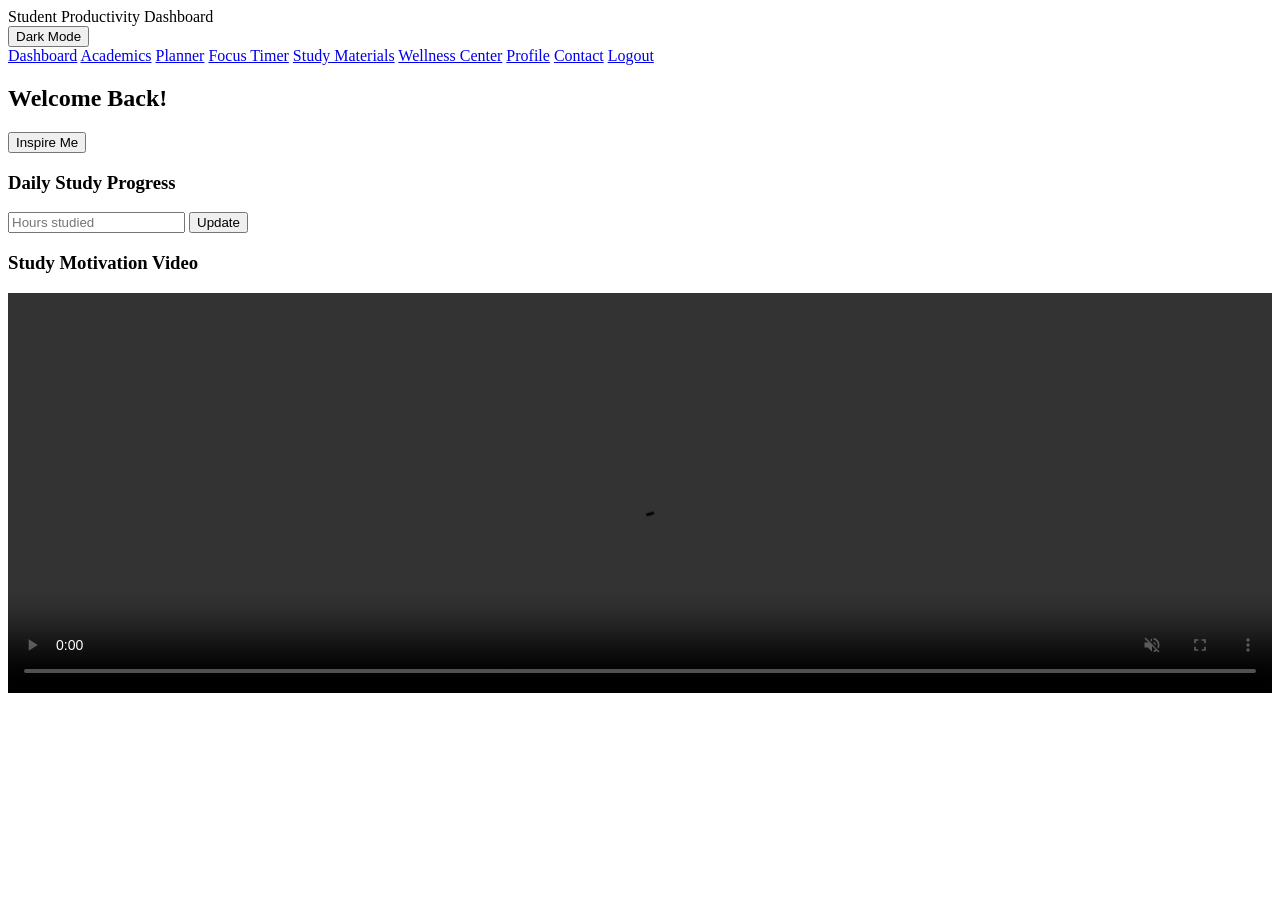
==== dashboard.html @ bdd61fc0 "Add files via upload" ====
<!DOCTYPE html>
<html>
<head>
  <title>Dashboard</title>
  <link rel="stylesheet" href="style.css">
  <script defer src="script.js"></script>
</head>

<body onload="startClock()">

<header class="topbar">
  <span>Student Productivity Dashboard</span>
  <div>
    <span id="liveClock"></span>
    <button onclick="toggleTheme()">Dark Mode</button>
  </div>
</header>

<nav class="sidebar">
  <a href="dashboard.html">Dashboard</a>
  <a href="academics.html">Academics</a>
  <a href="planner.html">Planner</a>
  <a href="timer.html">Focus Timer</a>
  <a href="materials.html">Study Materials</a>
  <a href="wellness.html">Wellness Center</a>
  <a href="profile.html">Profile</a>
  <a href="contact.html">Contact</a>
  <a href="index.html">Logout</a>
</nav>

<main class="main-content">

  <div class="card">
    <h2>Welcome Back!</h2>
    <button onclick="generateQuote()">Inspire Me</button>
    <p id="quoteDisplay"></p>
  </div>

  <div class="card">
    <h3>Daily Study Progress</h3>
    <div class="progress-bar">
      <div id="progressFill"></div>
    </div>
    <input type="number" id="progressInput" placeholder="Hours studied">
    <button onclick="updateProgress()">Update</button>
  </div>

  <div class="card">
    <h3>Study Motivation Video</h3>
    <video controls autoplay muted style="width:100%; max-height:400px;">
      <source src="REVISED.mp4" type="video/mp4">
      Your browser does not support the video tag.
    </video>
  </div>

</main>

</body>
</html>
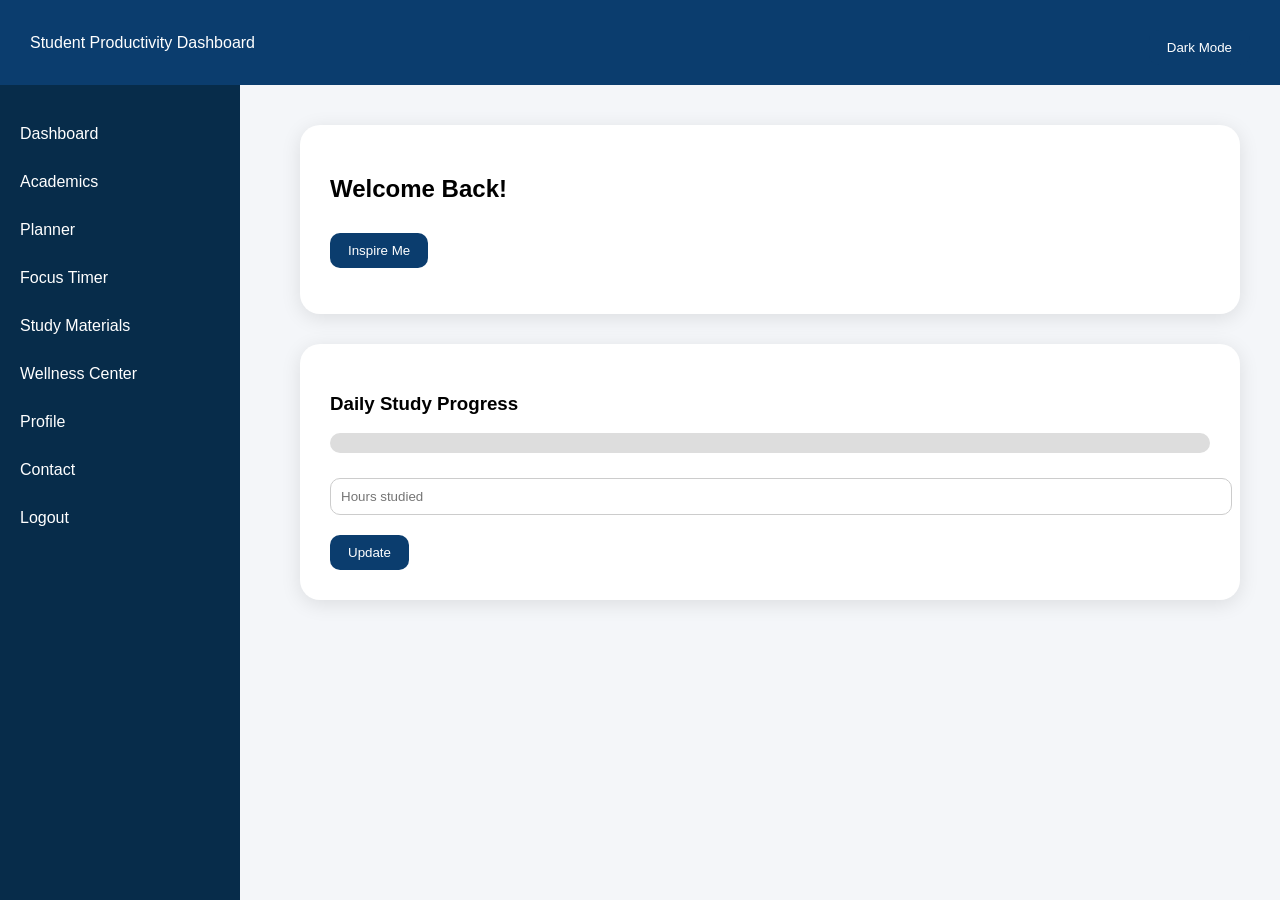
==== commit b5d64645: "dashboard.html" ====
--- a/dashboard.html
+++ b/dashboard.html
@@ -45,13 +45,7 @@
     <button onclick="updateProgress()">Update</button>
   </div>
 
-  <div class="card">
-    <h3>Study Motivation Video</h3>
-    <video controls autoplay muted style="width:100%; max-height:400px;">
-      <source src="REVISED.mp4" type="video/mp4">
-      Your browser does not support the video tag.
-    </video>
-  </div>
+ 
 
 </main>
 
--- a/style.css
+++ b/style.css
@@ -0,0 +1,166 @@
+body{
+margin:0;
+font-family:Segoe UI, sans-serif;
+background:#f4f6f9;
+transition:0.3s;
+}
+
+.login-body{
+display:flex;
+justify-content:center;
+align-items:center;
+height:100vh;
+background:url("images/login-bg.jpg") no-repeat center center/cover;
+}
+
+.login-container{
+background:white;
+padding:40px;
+border-radius:15px;
+width:350px;
+text-align:center;
+box-shadow:0 10px 30px rgba(0,0,0,0.3);
+}
+
+.topbar{
+background:#0b3d6e;
+color:white;
+padding:20px 30px;
+display:flex;
+justify-content:space-between;
+align-items:center;
+}
+
+.sidebar{
+width:240px;
+background:#072c4a;
+position:fixed;
+height:100%;
+padding-top:25px;
+}
+
+.sidebar a{
+display:block;
+color:white;
+padding:15px 20px;
+text-decoration:none;
+transition:0.3s;
+}
+
+.sidebar a:hover{
+background:#0b5fa5;
+padding-left:25px;
+}
+
+.main-content{
+margin-left:260px;
+padding:40px;
+}
+
+.hero{
+display:flex;
+justify-content:space-between;
+align-items:center;
+background:white;
+padding:40px;
+border-radius:20px;
+margin-bottom:40px;
+box-shadow:0 6px 20px rgba(0,0,0,0.1);
+}
+
+.hero img{
+width:45%;
+border-radius:20px;
+}
+
+.hero-text{
+width:50%;
+}
+
+.stats{
+display:grid;
+grid-template-columns:repeat(3,1fr);
+gap:25px;
+margin-bottom:40px;
+}
+
+.stat-box{
+background:white;
+padding:30px;
+border-radius:20px;
+text-align:center;
+box-shadow:0 4px 20px rgba(0,0,0,0.1);
+transition:0.3s;
+}
+
+.stat-box:hover{
+transform:translateY(-10px);
+}
+
+.card{
+background:white;
+padding:30px;
+border-radius:20px;
+margin-bottom:30px;
+box-shadow:0 4px 20px rgba(0,0,0,0.1);
+}
+
+.progress-bar{
+background:#ddd;
+height:20px;
+border-radius:10px;
+overflow:hidden;
+margin:15px 0;
+}
+
+#progressFill{
+height:100%;
+width:0%;
+background:#0b3d6e;
+transition:0.5s;
+}
+
+button{
+background:#0b3d6e;
+color:white;
+padding:10px 18px;
+border:none;
+border-radius:10px;
+cursor:pointer;
+margin-top:10px;
+transition:0.3s;
+}
+
+button:hover{
+background:#0b5fa5;
+transform:scale(1.05);
+}
+
+input{
+width:100%;
+padding:10px;
+margin:10px 0;
+border-radius:10px;
+border:1px solid #ccc;
+}
+
+.timer-display{
+font-size:50px;
+font-weight:bold;
+margin:20px 0;
+}
+
+.dark-mode{
+background:#121212;
+color:white;
+}
+
+.dark-mode .card,
+.dark-mode .hero,
+.dark-mode .stat-box{
+background:#1e1e1e;
+color:white;
+}
+
+
+STYLE
